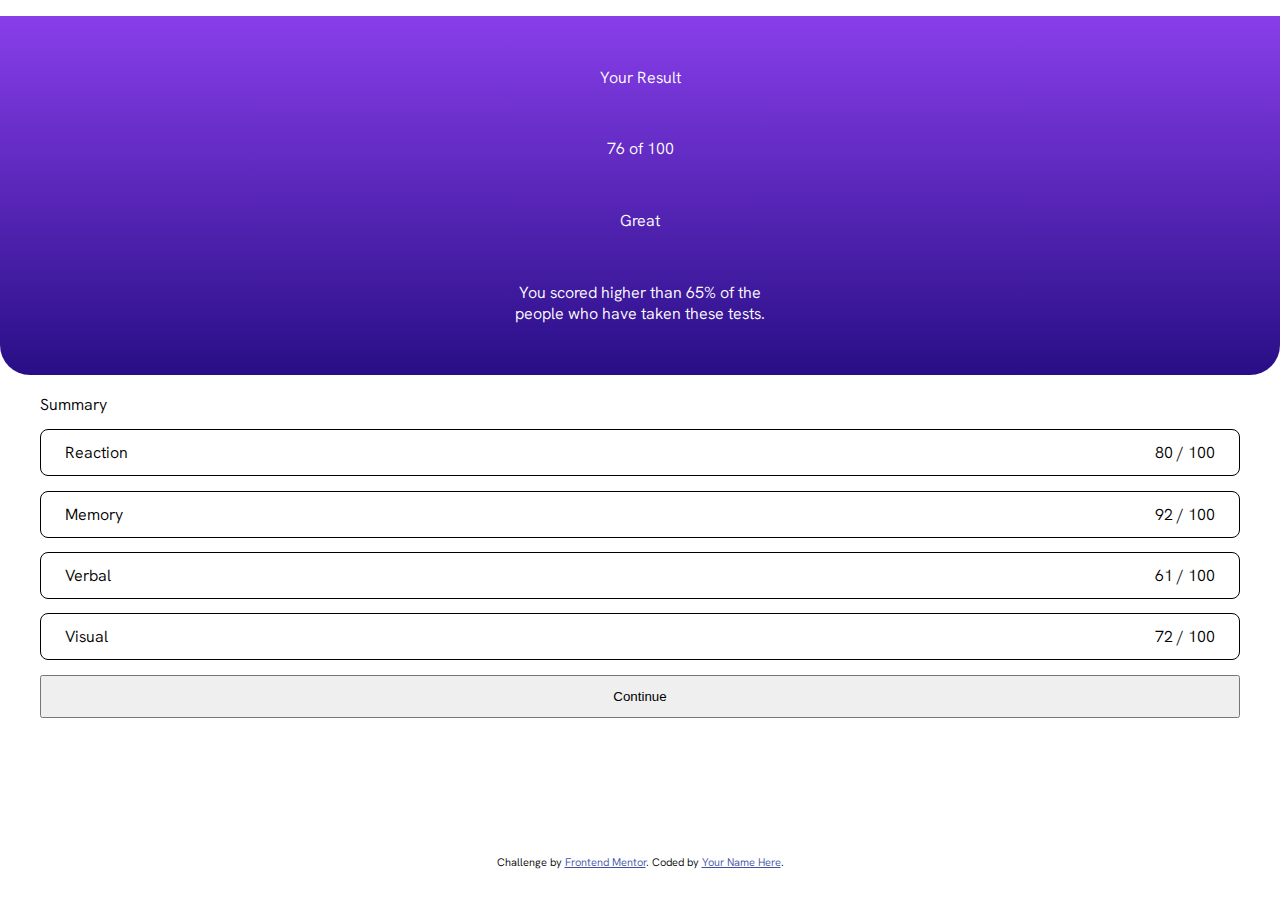
==== results-summary-component-main/index.html @ 0fb14dd7 "Add files via upload" ====
<!DOCTYPE html>
<html lang="en">
<head>
  <meta charset="UTF-8">
  <meta name="viewport" content="width=device-width, initial-scale=1.0"> <!-- displays site properly based on user's device -->

  <link rel="icon" type="image/png" sizes="32x32" href="./assets/images/favicon-32x32.png">
  <link rel="stylesheet" href="style.css">
  
  <title>Frontend Mentor | Results summary component</title>
</head>
<body>
  <div id="grid-container">
    <!-- empty div for the sole purpose -->
    <div class="empty"></div>
    
    <div class="result-section">
      <p>Your Result</p>
      <p>76
        of 100</p>
      <p>Great</p>
      <p>You scored higher than 65% of the people who have taken these tests.</p>      
    </div>

    <div class="summary-section">
      <div id="flex-container">
        <p>Summary</p>

        <div class="summary-item">
          <div class="summary-heading">Reaction</div>          
          <p class="summary-text">80 / 100</p>
        </div>

        <div class="summary-item">
          <div class="summary-heading">Memory</div>          
          <p class="summary-text">92 / 100</p>
        </div>

        <div class="summary-item">
          <div class="summary-heading">Verbal</div>        
          <p class="summary-text">61 / 100</p>
        </div>

        <div class="summary-item">
          <div class="summary-heading">Visual</div>          
          <p class="summary-text">72 / 100</p>
        </div>
        
        <button type="button">Continue</button>
      </div>
    </div>

    <div class="attribution">
      Challenge by <a href="https://www.frontendmentor.io?ref=challenge" target="_blank">Frontend Mentor</a>. 
      Coded by <a href="#">Your Name Here</a>.
    </div>
  </div>

</body>
</html>
---- results-summary-component-main/style.css ----
/* importing the font from google fonts */
@import url('https://fonts.googleapis.com/css2?family=Hanken+Grotesk:ital,wght@0,100..900;1,100..900&display=swap');

* {
  margin: 0;
  padding: 0;
  box-sizing: border-box;
}

body {
  font-family: "Hanken Grotesk", sans-serif;
  font-optical-sizing: auto;
  font-weight: 350;
  font-style: normal;
}

#grid-container {
  display: grid;
  /* grid setup for mobile screens */
  grid-template-columns: 1fr;
  grid-template-rows: 0vh 0.8fr 1fr 5vh;
  gap: 1rem;
  height: 100vh;
  grid-template-areas: "blank" / "result" / "summary" / "footer";
} 

.empty {
  grid-area: "blank";
}

.result-section {
  grid-area: "result";
  display: flex;
  flex-direction: column;
  justify-content: space-evenly;
  background-image: linear-gradient(to bottom, hsl(266, 80%, 58%, 100%), hsl(253, 81%, 29%));
  border-bottom-left-radius: 30px;
  border-bottom-right-radius: 30px;
}

.result-section p {
  text-align: center;
  color: hsl(0, 0%, 100%);
}

.result-section p:last-child {
  width: 30ch;
  margin: 0 auto;
}

.summary-section {
  grid-area: "summary";
}

#flex-container {
  display: flex;
  flex-direction: column;
  gap: 0.5rem;
}

#flex-container > * {
  padding: .75rem 1.5rem;
  margin: 0.2rem 2.5rem;
}

#flex-container .summary-item {
  display: flex;
  justify-content: space-between;
  border: 1px black solid;
  border-radius: 8px;
}

#flex-container > p {
  padding: 0;
}

.attribution { 
  grid-area: "footer";
  font-size: 11px; text-align: center; 
}

.attribution a { 
  color: hsl(228, 45%, 44%); 
}
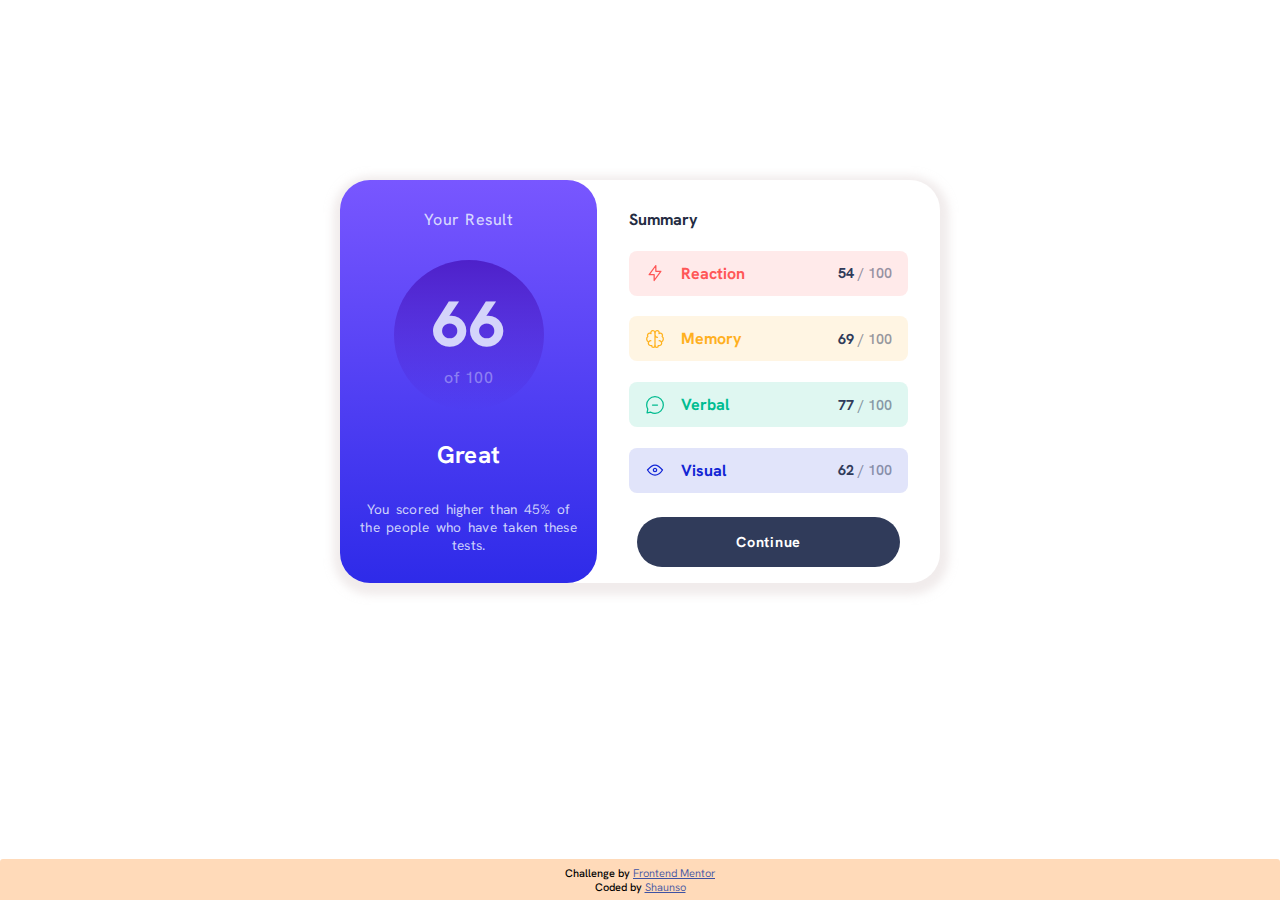
==== commit ad4afa6c: "Add files via upload" ====
--- a/results-summary-component-main/index.html
+++ b/results-summary-component-main/index.html
@@ -6,54 +6,77 @@
 
   <link rel="icon" type="image/png" sizes="32x32" href="./assets/images/favicon-32x32.png">
   <link rel="stylesheet" href="style.css">
+
+  <script src="https://d3js.org/d3.v7.js" defer></script>
+  <script src="app.js" defer></script>
+  
   
   <title>Frontend Mentor | Results summary component</title>
 </head>
 <body>
   <div id="grid-container">
-    <!-- empty div for the sole purpose -->
-    <div class="empty"></div>
     
     <div class="result-section">
       <p>Your Result</p>
-      <p>76
-        of 100</p>
+      <div class="circle-result">
+        <p id="overall-result"></p>
+        <p>of 100</p>
+      </div>
       <p>Great</p>
-      <p>You scored higher than 65% of the people who have taken these tests.</p>      
+      <p>You scored higher than <span id="percentile"></span> of the people who have taken these tests.</p>      
     </div>
 
-    <div class="summary-section">
-      <div id="flex-container">
+      <div id="flex-container" class="summary-section">
         <p>Summary</p>
 
-        <div class="summary-item">
-          <div class="summary-heading">Reaction</div>          
-          <p class="summary-text">80 / 100</p>
+        <div class="summary-item reaction-category">
+          
+          <div class="category-grouping">
+            <img class="category-image">
+            <p class="category-name"></p> 
+          </div>       
+          <p class="category-score"><span class="score"></span> / 100</p>
         </div>
 
-        <div class="summary-item">
-          <div class="summary-heading">Memory</div>          
-          <p class="summary-text">92 / 100</p>
+        <div class="summary-item memory-category">
+          
+          <div class="category-grouping">
+            <img src="" class="category-image">
+            <p class="category-name"></p>  
+          </div>                 
+          <p class="category-score"><span class="score"></span> / 100</p>
         </div>
 
-        <div class="summary-item">
-          <div class="summary-heading">Verbal</div>        
-          <p class="summary-text">61 / 100</p>
+        <div class="summary-item verbal-category">
+          
+          <div class="category-grouping">
+            <img src="" class="category-image">
+            <p class="category-name"></p> 
+          </div>            
+          <p class="category-score"><span class="score">61</span> / 100</p>
         </div>
 
-        <div class="summary-item">
-          <div class="summary-heading">Visual</div>          
-          <p class="summary-text">72 / 100</p>
+        <div class="summary-item visual-category">
+          
+          <div class="category-grouping">
+            <img src="" class="category-image">
+            <p class="category-name"></p> 
+          </div>                
+          <p class="category-score"><span class="score">72</span> / 100</p>
         </div>
         
-        <button type="button">Continue</button>
+        <button type="button" class="button" onclick="fetchData()">Continue</button>
+
       </div>
     </div>
 
-    <div class="attribution">
-      Challenge by <a href="https://www.frontendmentor.io?ref=challenge" target="_blank">Frontend Mentor</a>. 
-      Coded by <a href="#">Your Name Here</a>.
+    <div class="footer">
+      <div class="attribution">
+        Challenge by <a href="https://www.frontendmentor.io?ref=challenge" target="_blank">Frontend Mentor</a><br>
+        Coded by <a href="https://github.com/shaunso">Shaunso</a>
+      </div>      
     </div>
+
   </div>
 
 </body>
--- a/results-summary-component-main/style.css
+++ b/results-summary-component-main/style.css
@@ -5,80 +5,543 @@
   margin: 0;
   padding: 0;
   box-sizing: border-box;
-}
-
-body {
   font-family: "Hanken Grotesk", sans-serif;
   font-optical-sizing: auto;
   font-weight: 350;
   font-style: normal;
 }
 
-#grid-container {
+
+/* grid layout for mobile screens */
+@media (max-width: 428px) {
+  #grid-container {
   display: grid;
-  /* grid setup for mobile screens */
   grid-template-columns: 1fr;
-  grid-template-rows: 0vh 0.8fr 1fr 5vh;
+  grid-template-rows:  350px 1fr;
   gap: 1rem;
-  height: 100vh;
-  grid-template-areas: "blank" / "result" / "summary" / "footer";
-} 
-
-.empty {
-  grid-area: "blank";
+  } 
+
+  .result-section {
+    display: flex;
+    flex-direction: column;
+    justify-content: center;
+    row-gap: 1.5rem;
+    background-image: linear-gradient(to bottom, hsl(252, 100%, 67%),hsl(241, 81%, 54%));
+    border-bottom-left-radius: 30px;
+    border-bottom-right-radius: 30px;
+    letter-spacing: 0.25px;
+    word-spacing: 2px;
+    align-items: center;
+  }
+  
+  .result-section > p:first-child {
+    color: hsla(221, 100%, 96%, 85%);
+    font-weight: 450;
+  }
+  
+  .result-section > p:nth-last-child(2) {
+    font-weight: 700;
+    font-size: 1.5rem;
+    color: hsl(0, 0%, 100%);
+  }
+  
+  .result-section > p:last-child {
+    width: 35ch;
+    font-weight: 400;
+    color: hsla(221, 100%, 96%, 85%);
+    font-size: 0.85rem;
+    text-align: center;
+  }
+  
+  .circle-result {
+    background-image: linear-gradient(to bottom, hsla(256, 72%, 46%, 1), hsla(241, 72%, 46%, 0));
+    width: 9rem;
+    height: 9rem;
+    border-radius: 50%;
+    display: flex;
+    flex-direction: column;
+    align-items: center;
+    padding-top: 8px;
+  }
+  
+  .circle-result > p:first-child {
+    font-size: 4.5rem;
+    font-weight: 800;
+    color: hsla(221, 100%, 96%, 85%);
+  }
+  
+  .circle-result > p:last-child {
+    color: hsla(221, 100%, 96%, 40%);
+    font-weight: 450;
+    font-size: 0.85rem;
+  }
+  
+  #flex-container {
+    display: flex;
+    flex-direction: column;
+    gap: 0.25rem;
+    justify-content: space-evenly;
+  }
+  
+  #flex-container > p {
+    margin: 0.8rem 2.5rem 0 2.75rem;
+    font-weight: 700;
+    color: hsl(224, 30%, 20%);
+  }
+
+  #flex-container > .summary-item {
+    display: flex;
+    justify-content: space-between;
+    border-radius: 8px;
+    padding: 0.75rem 1rem;
+    margin: 0.8rem 2.5rem 0 2.5rem;
+  }
+  
+  .category-grouping {
+    display: flex;
+    flex-direction: row;
+    align-items: center;
+  }
+  
+  .category-grouping > img {
+    margin-right: 1rem;
+  }
+  
+  .category-grouping > p {
+    font-weight: 700;
+  }
+  
+  .reaction-category {
+    color: hsl(0, 100%, 67%);
+    background-color: hsla(0, 100%, 67%, 12.5%);
+  }
+  .memory-category {
+    color:  hsl(39, 100%, 56%);
+    background-color: hsla(39, 100%, 56%, 12.5%);
+  }
+  .verbal-category {
+    color: hsl(166, 100%, 37%);
+    background-color: hsla(166, 100%, 37%, 12.5%);
+  }
+  .visual-category {
+    color: hsl(234, 85%, 45%);
+    background-color: hsla(234, 85%, 45%, 12.5%);
+  }
+  
+  .category-score {
+    color: hsla(224, 30%, 27%, 50%);
+    font-weight: 600;
+  }
+  
+  .category-score > span {
+    font-weight: 700;
+    color: hsl(224, 30%, 27%);
+  }
+  
+  button {
+    background-color: hsl(224, 30%, 27%);
+    color: hsl(0, 0%, 100%);
+    font-weight: 700;
+    border: none;
+    border-radius: 30px;
+    padding: 1rem;
+    margin: 1.75rem 2.5rem 1rem 2.5rem;
+    letter-spacing: 0.75px;
+    font-size: 0.9rem;
+  }
+
+  button:active {
+    background-image: linear-gradient(to bottom, hsl(252, 100%, 67%),hsl(241, 81%, 54%));
+  }
+  
+  .footer {
+    background-color: peachpuff;
+    display: flex;
+    justify-content: center;
+    align-items: center;
+    border-top-left-radius: 3px;
+    border-top-right-radius: 3px;
+
+    position: fixed;
+    left: 0;
+    bottom: 0;
+    width: 100%;
+    text-align: center;
+    padding: 0.4rem;
+  }
+  .attribution { 
+    font-size: 11px;
+    text-align: center;
+    font-weight: 500;
+  }
+  
+  .attribution a { 
+    color: hsl(228, 45%, 44%); 
+  }
 }
 
-.result-section {
-  grid-area: "result";
-  display: flex;
-  flex-direction: column;
-  justify-content: space-evenly;
-  background-image: linear-gradient(to bottom, hsl(266, 80%, 58%, 100%), hsl(253, 81%, 29%));
-  border-bottom-left-radius: 30px;
-  border-bottom-right-radius: 30px;
+/* grid layout for tablets */
+@media (min-width: 429px) and (max-width:729px) {
+  #grid-container {
+  display: grid;
+  grid-template-columns: repeat(auto-fit, minmax(50px, 1fr));
+  grid-template-rows: 325px;
+  margin: 20vh auto;
+  border-radius: 30px;
+  max-width: 400px;
+  box-shadow: 1px 4px 8px 8px rgba(228, 217, 217, 0.5);
+  } 
+
+  .result-section {
+    display: flex;
+    flex-direction: column;
+    justify-content: space-evenly;
+    background-image: linear-gradient(to bottom, hsl(252, 100%, 67%),hsl(241, 81%, 54%));
+    border-radius: 30px;
+    letter-spacing: 0.25px;
+    word-spacing: 2px;
+    align-items: center;
+  }
+  
+  .result-section > p:first-child {
+    color: hsla(221, 100%, 96%, 85%);
+    font-weight: 450;
+  }
+  
+  .result-section > p:nth-last-child(2) {
+    font-weight: 700;
+    font-size: 1rem;
+    color: hsl(0, 0%, 100%);
+  }
+  
+  .result-section > p:last-child {
+    width: 23ch;
+    font-weight: 400;
+    color: hsla(221, 100%, 96%, 85%);
+    font-size: 0.75rem;
+    text-align: center;
+  }
+  
+  .circle-result {
+    background-image: linear-gradient(to bottom, hsla(256, 72%, 46%, 1), hsla(241, 72%, 46%, 0));
+    width: 7.5rem;
+    height: 7.5rem;
+    border-radius: 50%;
+    display: flex;
+    flex-direction: column;
+    justify-content: space-evenly;
+    align-items: center;
+    padding: 20px 0;
+  }
+  
+  .circle-result > p:first-child {
+    font-size: 3rem;
+    font-weight: 800;
+    color: hsla(221, 100%, 96%, 85%);
+  }
+  
+  .circle-result > p:last-child {
+    color: hsla(221, 100%, 96%, 40%);
+    font-weight: 450;
+    font-size: 0.85rem;
+  }
+  
+  #flex-container {
+    display: flex;
+    flex-direction: column;
+    justify-content: space-evenly;
+  }
+
+  #flex-container > p {
+    margin: 1rem 2.5rem 0 1rem;
+    font-weight: 700;
+    color: hsl(224, 30%, 20%);
+  }
+  
+#flex-container > .summary-item {
+    display: flex;
+    justify-content: space-between;
+    border-radius: 8px;
+    font-size: 0.8rem;
+    align-items: center;
+    padding: 0.5rem 0.5rem;
+    margin: 0.4rem 1rem 0 1rem;
+  }  
+  
+  .bar-chart{
+    z-index: -50;
+  }
+
+  .bar-chart{
+    z-index: -50;
+  }
+  
+  .category-grouping {
+    display: flex;
+    flex-direction: row;
+    align-items: center;
+  }
+  
+  
+  .category-grouping > img {
+    margin-right: 0.3rem;
+  }
+  
+  .category-grouping > p {
+    font-weight: 700;
+  }
+  
+  .reaction-category {
+    color: hsl(0, 100%, 67%);
+    background-color: hsla(0, 100%, 67%, 12.5%);
+  }
+  .memory-category {
+    color:  hsl(39, 100%, 56%);
+    background-color: hsla(39, 100%, 56%, 12.5%);
+  }
+  .verbal-category {
+    color: hsl(166, 100%, 37%);
+    background-color: hsla(166, 100%, 37%, 12.5%);
+  }
+  .visual-category {
+    color: hsl(234, 85%, 45%);
+    background-color: hsla(234, 85%, 45%, 12.5%);
+  }
+  
+  .category-score {
+    color: hsla(224, 30%, 27%, 50%);
+    font-weight: 600;
+  }
+  
+  .category-score > span {
+    font-weight: 700;
+    color: hsl(224, 30%, 27%);
+  }
+  
+  button {
+    background-color: hsl(224, 30%, 27%);
+    color: hsl(0, 0%, 100%);
+    font-weight: 700;
+    border: none;
+    border-radius: 30px;
+    padding: 0.75rem 0.25rem;
+    margin: 0.8rem 1rem 1.2rem 1rem;
+    letter-spacing: 0.75px;
+    font-size: 0.9rem;
+  }
+
+  button:active {
+    background-image: linear-gradient(to bottom, hsl(252, 100%, 67%),hsl(241, 81%, 54%));
+  }
+  
+  .footer {
+    background-color: peachpuff;
+    display: flex;
+    justify-content: center;
+    align-items: center;
+    border-top-left-radius: 3px;
+    border-top-right-radius: 3px;
+    grid-column: 1 / 3;
+
+    position: fixed;
+    left: 0;
+    bottom: 0;
+    width: 100%;
+    text-align: center;
+    padding: 0.4rem;
+  }
+  .attribution { 
+    font-size: 11px;
+    text-align: center;
+    font-weight: 500;
+  }
+  
+  .attribution a { 
+    color: hsl(228, 45%, 44%); 
+  }
+
 }
 
-.result-section p {
-  text-align: center;
-  color: hsl(0, 0%, 100%);
+
+
+
+/* grid layout for desktops */
+@media (min-width: 730px) {
+  #grid-container {
+  display: grid;
+  grid-template-columns: minmax(150px, 0.75fr) minmax(150px, 1fr);
+  grid-template-rows: 1fr;
+  margin: 20vh auto;
+  border-radius: 30px;
+  max-width: 600px;
+  box-shadow: 1px 4px 8px 8px rgba(228, 217, 217, 0.5);
+  } 
+
+  .result-section {
+    display: flex;
+    flex-direction: column;
+    justify-content: space-evenly;
+    background-image: linear-gradient(to bottom, hsl(252, 100%, 67%),hsl(241, 81%, 54%));
+    border-radius: 30px;
+    letter-spacing: 0.25px;
+    word-spacing: 2px;
+    align-items: center;
+  }
+
+  .result-section > p:first-child {
+    color: hsla(221, 100%, 96%, 85%);
+    font-weight: 450;
+  }
+  
+  .result-section > p:nth-last-child(2) {
+    font-weight: 700;
+    font-size: 1.5rem;
+    color: hsl(0, 0%, 100%);
+  }
+  
+  .result-section > p:last-child {
+    width: 28ch;
+    font-weight: 400;
+    color: hsla(221, 100%, 96%, 85%);
+    font-size: 0.85rem;
+    text-align: center;
+  }
+  
+  .circle-result {
+    background-image: linear-gradient(to bottom, hsla(256, 72%, 46%, 1), hsla(241, 72%, 46%, 0));
+    width: 150px;
+    height: 150px;
+    border-radius: 100%;
+    display: flex;
+    flex-direction: column;
+    justify-content: space-evenly;
+    align-items: center;
+    padding: 20px 0;
+  }
+  
+  .circle-result > p:first-child {
+    font-size: 4rem;
+    font-weight: 800;
+    color: hsla(221, 100%, 96%, 85%);
+  }
+  
+  .circle-result > p:last-child {
+    color: hsla(221, 100%, 96%, 40%);
+    font-weight: 450;
+  }
+  
+  #flex-container {
+    display: flex;
+    flex-direction: column;
+    gap: 0.5rem;
+    justify-content: space-between;
+  }
+  
+   #flex-container > p {
+    margin: 1.8rem 2rem 0 2rem;
+    font-weight: 700;
+    color: hsl(224, 30%, 20%);
+  }
+
+  #flex-container > .summary-item {
+    display: flex;
+    justify-content: space-between;
+    border-radius: 8px;
+    align-items: center;    
+    padding: 0.75rem 1rem;
+    margin: 0.8rem 2rem 0 2rem;
+  }
+  
+  .bar-chart{
+    z-index: -50;
+  }
+
+  .category-grouping {
+    display: flex;
+    flex-direction: row;
+    align-items: center;
+  }
+  
+  
+  .category-grouping > img {
+    margin-right: 1rem;
+  }
+  
+  .category-grouping > p {
+    font-weight: 700;
+  }
+  
+  .reaction-category {
+    color: hsl(0, 100%, 67%);
+    background-color: hsla(0, 100%, 67%, 12.5%);
+  }
+  .memory-category {
+    color:  hsl(39, 100%, 56%);
+    background-color: hsla(39, 100%, 56%, 12.5%);
+  }
+  .verbal-category {
+    color: hsl(166, 100%, 37%);
+    background-color: hsla(166, 100%, 37%, 12.5%);
+  }
+  .visual-category {
+    color: hsl(234, 85%, 45%);
+    background-color: hsla(234, 85%, 45%, 12.5%);
+  }
+  
+  .category-score {
+    color: hsla(224, 30%, 27%, 50%);
+    font-weight: 600;
+    font-size: 0.9rem;
+  }
+  
+  .category-score > span {
+    font-weight: 700;
+    color: hsl(224, 30%, 27%);
+  }
+  
+  button {
+    background-color: hsl(224, 30%, 27%);
+    color: hsl(0, 0%, 100%);
+    font-weight: 700;
+    border: none;
+    border-radius: 30px;
+    padding: 1rem;
+    margin: 1rem 2.5rem 1rem 2.5rem;
+    letter-spacing: 0.75px;
+    font-size: 0.9rem;
+  }
+
+  button:hover {
+    cursor: pointer;
+    background-image: linear-gradient(to bottom, hsl(252, 100%, 67%),hsl(241, 81%, 54%));
+  }
+  
+  .footer {
+    background-color: peachpuff;
+    display: flex;
+    justify-content: center;
+    align-items: center;
+    border-top-left-radius: 3px;
+    border-top-right-radius: 3px;
+    grid-column: 1 / 3;
+
+    position: fixed;
+    left: 0;
+    bottom: 0;
+    width: 100%;
+    text-align: center;
+    padding: 0.4rem;
+  }
+  .attribution { 
+    font-size: 11px;
+    text-align: center;
+    font-weight: 500;
+  }
+  
+  .attribution a { 
+    color: hsl(228, 45%, 44%); 
+  }
+
 }
 
-.result-section p:last-child {
-  width: 30ch;
-  margin: 0 auto;
-}
-
-.summary-section {
-  grid-area: "summary";
-}
-
-#flex-container {
-  display: flex;
-  flex-direction: column;
-  gap: 0.5rem;
-}
-
-#flex-container > * {
-  padding: .75rem 1.5rem;
-  margin: 0.2rem 2.5rem;
-}
-
-#flex-container .summary-item {
-  display: flex;
-  justify-content: space-between;
-  border: 1px black solid;
-  border-radius: 8px;
-}
-
-#flex-container > p {
-  padding: 0;
-}
-
-.attribution { 
-  grid-area: "footer";
-  font-size: 11px; text-align: center; 
-}
-
-.attribution a { 
-  color: hsl(228, 45%, 44%); 
-}
+
